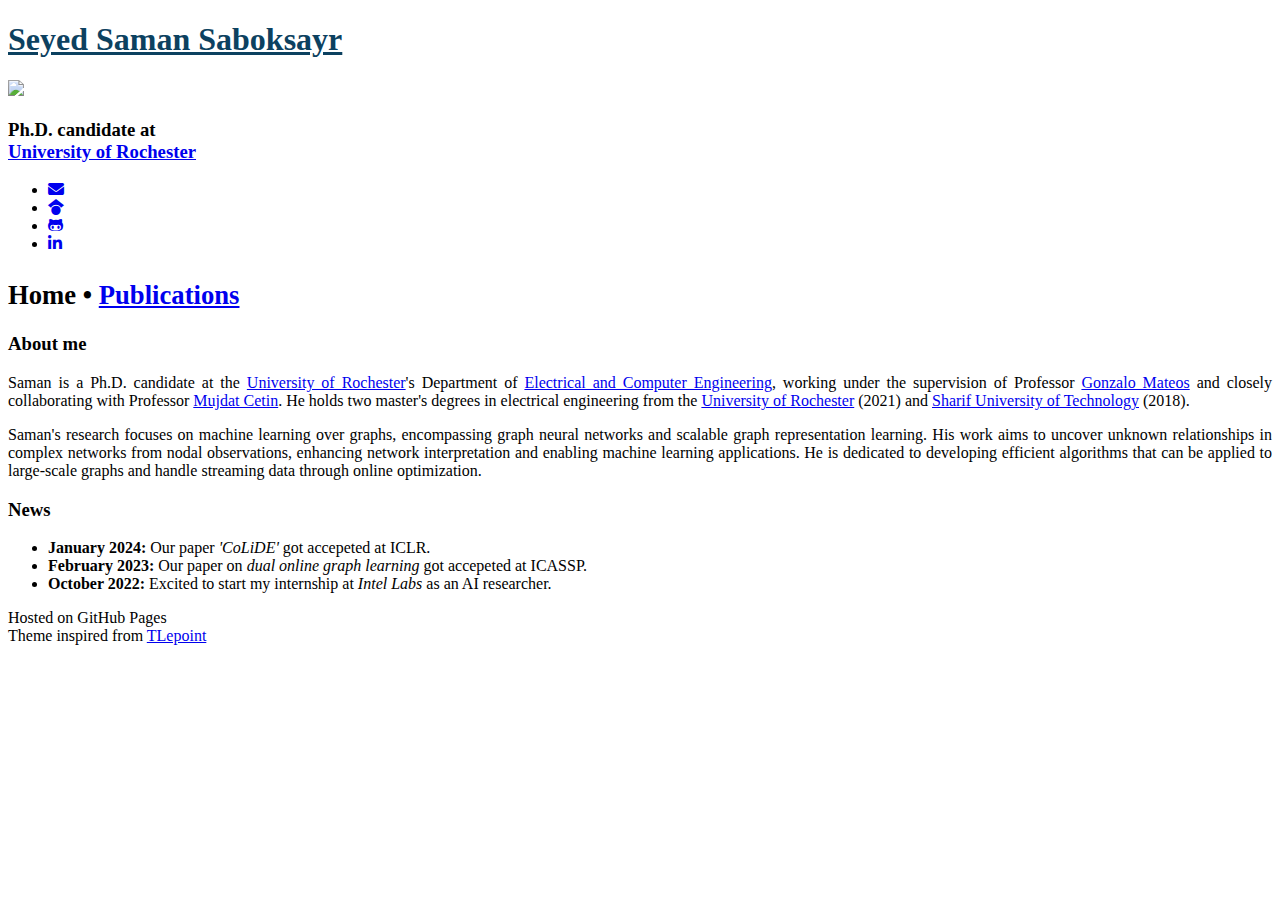
==== index.html @ 836c36bf "Add files via upload" ====
<!DOCTYPE html>
<html>

<head>
  <meta charset="utf-8">
  <meta http-equiv="X-UA-Compatible" content="IE=edge">
  <meta name="viewport" content="width=device-width, initial-scale=1">
  <title>Saman&#39;s Homepage</title>
  <meta name="description" content="Seyed Saman Saboksayr's Professional Homepage">
  <link rel="stylesheet" href="css/style.css">
  <link rel="canonical" href="index.html">
  <link rel="stylesheet" href="https://cdnjs.cloudflare.com/ajax/libs/font-awesome/6.5.2/css/all.min.css">
  <link rel="icon" type="image/png" href="images/uofr_icon.svg">
</head>

<body>
  <div class="wrapper">

  <header>
    <h1><a href="index.html" style="color:#0C4160;">Seyed Saman Saboksayr</a></h1>
    <a href="index.html"><img src="images/profile-pic.png"></a>
    <h3>Ph.D. candidate at<br> <a href="https://www.rochester.edu/">University of Rochester</a></h3>
    <ul>
      <li>
        <a href="mailto:ssaboksa@ur.rochester.edu" title="Email"><i class="fa-solid fa-envelope"></i></a>
      </li>
      <li>
        <a href="https://scholar.google.com/citations?user=11PxP9gAAAAJ&hl=en" title="Google scholar"><i class="fa-brands fa-google-scholar"></i></a>
      </li>
      <li>
        <a href="https://github.com/SAMiatto" title="Github"><i class="fa-brands fa-github-alt"></i></a>
      </li>
      <li>
        <a href="https://www.linkedin.com/in/saboksayr/" title="LinkedIn"><i class="fa-brands fa-linkedin-in"></i></a>
      </li>
    </ul>
  </header>

    
<section>
  <h1><small>Home&nbsp;&bullet;&nbsp;<a href="publications.html"
        title="Publications">Publications</a></small></h1>
</section>
<section>
  <h3>About me</h3>
  <p align="justify">Saman is a Ph.D. candidate at the <a href="https://www.rochester.edu/">University of Rochester</a>'s Department of <a href="https://www.hajim.rochester.edu/ece/">Electrical and Computer Engineering</a>, working under the supervision of Professor <a href="https://www.hajim.rochester.edu/ece/sites/gmateos/">Gonzalo Mateos</a> and closely collaborating with Professor <a href="https://www.hajim.rochester.edu/ece/people/faculty/cetin_mujdat/index.html">Mujdat Cetin</a>. He holds two master's degrees in electrical engineering from the <a href="https://www.rochester.edu/">University of Rochester</a> (2021) and <a href="https://en.sharif.edu/">Sharif University of Technology</a> (2018). 
  </p>
  <p align="justify">
    Saman's research focuses on machine learning over graphs, encompassing graph neural networks and scalable graph representation learning. His work aims to uncover unknown relationships in complex networks from nodal observations, enhancing network interpretation and enabling machine learning applications. He is dedicated to developing efficient algorithms that can be applied to large-scale graphs and handle streaming data through online optimization.
  </p>
</section>
<section id="news">
  <h3>News</h3>
  <ul>

    <li align="justify">
      <strong>January 2024:</strong> Our paper <em>'CoLiDE'</em> got accepeted at ICLR. 
    </li>

    <li align="justify">
      <strong>February 2023:</strong> Our paper on <em>dual online graph learning</em> got accepeted at ICASSP. 
    </li>

    <li align="justify">
      <strong>October 2022:</strong> Excited to start my internship at <em>Intel Labs</em> as an AI researcher. 
    </li>

  </ul>
</section>
    
  <footer>
  <p>Hosted on GitHub Pages
    <br>Theme inspired from <a href="https://tancre.de/">TLepoint</a></p>
  </footer>

    </div>
  </body>
</html>
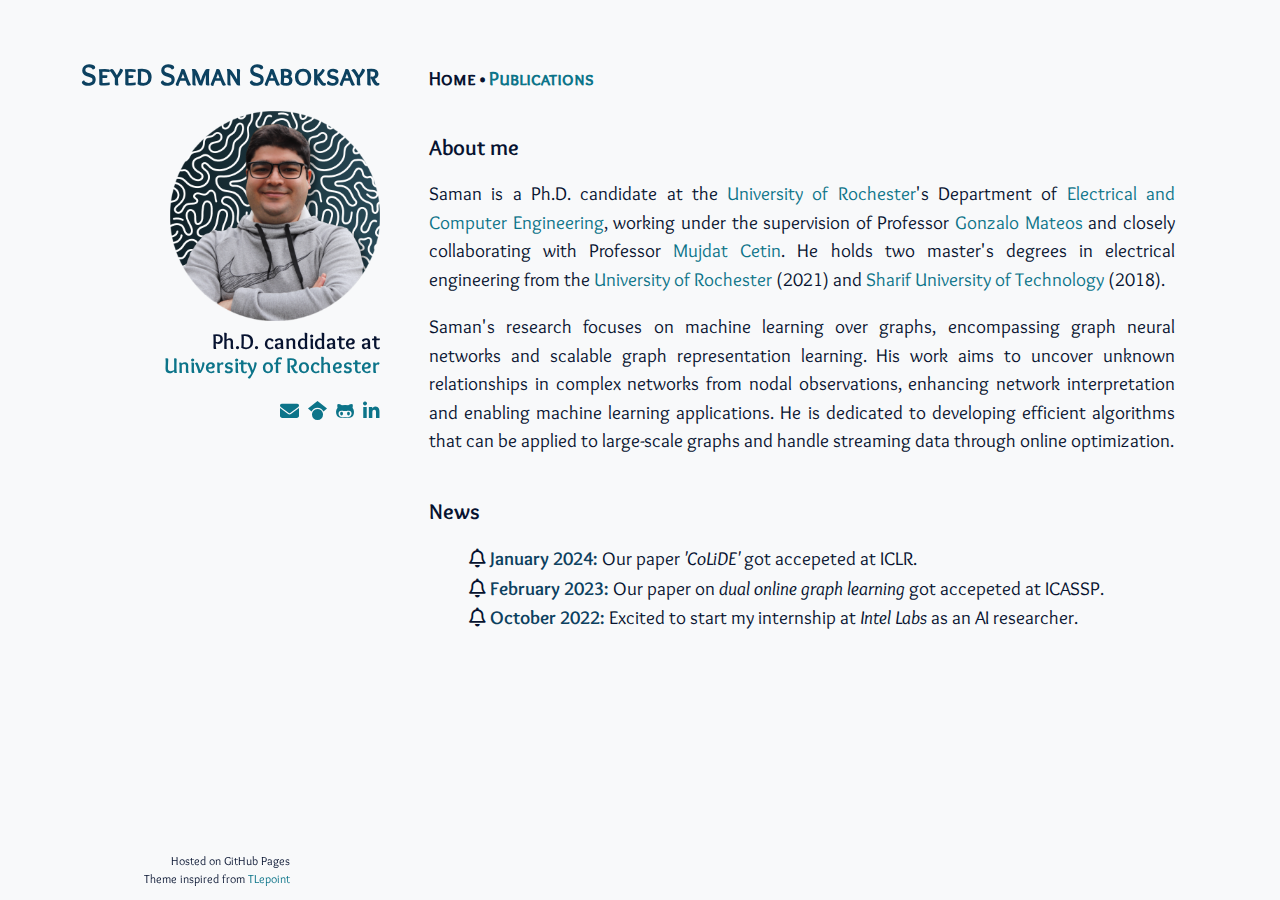
==== commit c96ec042: "Update index.html" ====
--- a/index.html
+++ b/index.html
@@ -68,11 +68,11 @@
   </ul>
 </section>
     
-  <footer>
-  <p>Hosted on GitHub Pages
-    <br>Theme inspired from <a href="https://tancre.de/">TLepoint</a></p>
-  </footer>
+<footer>
+<p>Hosted on GitHub Pages
+  <br>Theme inspired from <a href="https://tancre.de/">TLepoint</a></p>
+</footer>
 
-    </div>
-  </body>
-</html>+  </div>
+</body>
+</html>
--- a/css/style.css
+++ b/css/style.css
@@ -0,0 +1,183 @@
+
+@import url(https://fonts.googleapis.com/css?family=Overlock:400,400italic,700italic,700,900italic,900);
+@import url(https://fonts.googleapis.com/css?family=Overlock+SC);
+
+body {
+  background-color: #f8f9fa;
+  padding: 50px;
+  font: 19px/1.5 "Overlock", sans-serif;
+  color: #071330;
+  font-weight: 400;
+}
+
+ul li {
+  list-style-type: none;
+}
+
+#news ul li:before {
+  font-family: "Font Awesome 5 Free";
+  content: "\f0f3 ";
+  font-weight:400;
+}
+
+#upcoming ul li:before {
+  content: "— ";
+}
+
+#preprints ul li:before {
+  content: "— ";
+}
+
+#publications ol h3 {
+  position: relative;
+  left: -40px;
+  margin-top: 2em;
+  margin-bottom: 2em;
+}
+
+h1, h2, h3 {
+  margin:0 0 20px;
+  font-weight:700;
+  line-height:1.1;
+}
+
+h1 {
+  font-family: "Overlock SC", sans-serif;
+  font-size:30px;
+}
+
+a {
+  color: #0c7489;
+  text-decoration:none;
+}
+
+a:hover {
+  color: #119da4;
+}
+
+.wrapper {
+  width:1120px;
+  margin:0 auto;
+}
+
+header {
+  width:300px;
+  float:left;
+  position:fixed;
+  text-align: right;
+  -webkit-font-smoothing:subpixel-antialiased;
+  padding-bottom: 2px;
+}
+
+header img {
+  width: 210px;
+}
+
+header ul {
+  list-style: none;
+}
+
+header ul li {
+  display: inline;
+}
+
+header ul li i {
+  padding-left: 5px;
+}
+
+strong {
+  color:#0C4160;
+  font-weight:700;
+}
+
+section {
+  width:746px;
+  padding-top:0px;
+  padding-left: 25px;
+  padding-right: 25px;
+  float:right;
+  padding-bottom:25px;
+}
+
+small {
+  font-size:14px;
+}
+
+h3 small {
+  font-size:15px;
+}
+
+h1 small {
+  font-size:19px;
+}
+
+hr {
+  border:0;
+  background:#F5F3F4;
+  height:1px;
+  margin:0 0 20px;
+}
+
+footer {
+  width:210px;
+  float:left;
+  position:fixed;
+  text-align: right;
+  bottom:0px;
+  -webkit-font-smoothing:subpixel-antialiased;
+}
+
+footer {
+  font-size: 12px;
+}
+
+
+@media print, screen and (max-width: 1000px) {
+
+  div.wrapper {
+    width:auto;
+    margin:0;
+  }
+
+  header, section, footer {
+    float:none;
+    position:static;
+    width:auto;
+  }
+
+  header, footer {
+    text-align: center;
+    background-color: #f8f9fa;
+    margin-top: -20px;
+    margin-bottom: 10px;
+  }
+
+  header {
+    padding-top: 10px;
+  }
+
+  section {
+    padding-top: 20px;
+    margin-bottom: 0;
+  }
+
+  header ul {
+    padding: 0;
+  }
+
+}
+
+@media print, screen and (max-width: 480px) {
+  body {
+    padding:15px;
+    padding-top: 40px;
+  }
+}
+
+@media print {
+  body {
+    padding:0.4in;
+    font-size:12pt;
+    color:#071330;
+  }
+}
